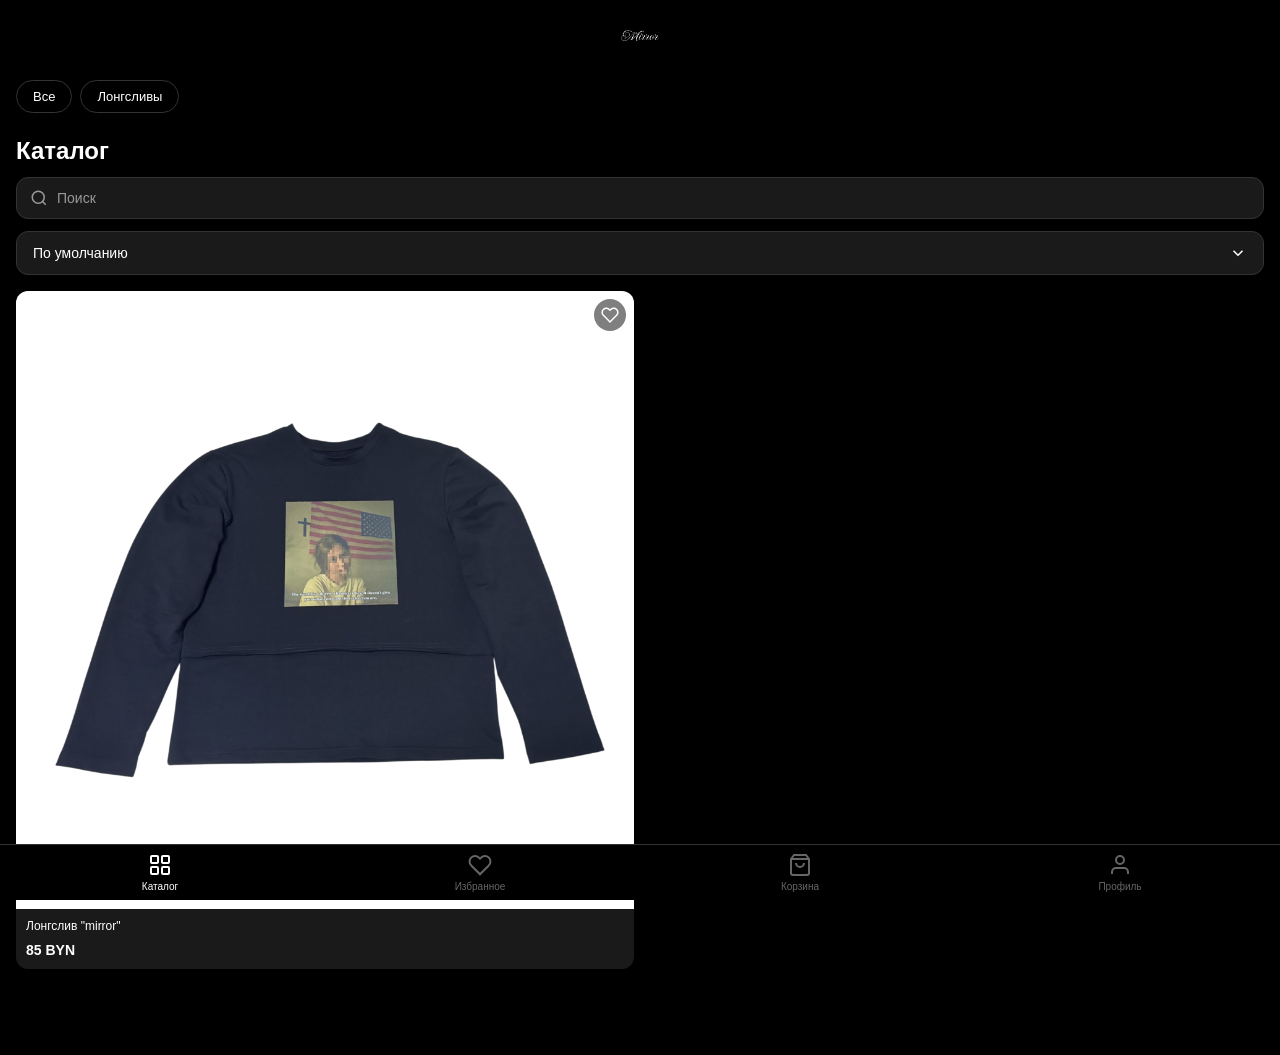
==== index.html @ fbb86e9e "Remove name/phone fields, use Telegram user data for orders" ====
<!DOCTYPE html>
<html lang="ru">
<head>
    <meta charset="UTF-8">
    <meta name="viewport" content="width=device-width, initial-scale=1.0, maximum-scale=1.0, user-scalable=no">
    <title>mirror.mirror.o</title>
    <script src="https://telegram.org/js/telegram-web-app.js"></script>
    <link rel="stylesheet" href="css/styles.css?v=17">
</head>
<body>
    <div id="app"></div>
    <script src="js/data.js?v=17"></script>
    <script src="js/app.js?v=17"></script>
</body>
</html>
---- css/styles.css ----
/* mirror.mirror.o — styles */
*, *::before, *::after {
    margin: 0;
    padding: 0;
    box-sizing: border-box;
}

:root {
    --bg: #000;
    --bg-card: #1a1a1a;
    --bg-input: #1a1a1a;
    --bg-overlay: rgba(0,0,0,0.85);
    --text: #fff;
    --text-secondary: #999;
    --accent: #fff;
    --border: #333;
    --tab-active: #fff;
    --tab-inactive: #666;
    --radius: 12px;
    --radius-sm: 8px;
}

body {
    font-family: -apple-system, BlinkMacSystemFont, 'Segoe UI', Roboto, sans-serif;
    background: var(--bg);
    color: var(--text);
    min-height: 100vh;
    overflow-x: hidden;
    -webkit-tap-highlight-color: transparent;
}

#app {
    padding-bottom: 70px;
}

/* ===== HEADER ===== */
.header {
    display: flex;
    align-items: center;
    justify-content: center;
    padding: 12px 16px;
    position: sticky;
    top: 0;
    background: var(--bg);
    z-index: 100;
}

.header-logo {
    height: 48px;
}

/* ===== CATEGORIES (horizontal scroll) ===== */
.categories {
    display: flex;
    gap: 8px;
    padding: 8px 16px;
    overflow-x: auto;
    scrollbar-width: none;
    -webkit-overflow-scrolling: touch;
}

.categories::-webkit-scrollbar {
    display: none;
}

.category-tag {
    flex-shrink: 0;
    padding: 8px 16px;
    border-radius: 20px;
    border: 1px solid var(--border);
    background: transparent;
    color: var(--text);
    font-size: 13px;
    cursor: pointer;
    transition: background 0.2s, border-color 0.2s;
    white-space: nowrap;
}

.category-tag.active {
    background: var(--text);
    color: var(--bg);
    border-color: var(--text);
}

/* ===== CATALOG SECTION ===== */
.catalog-section {
    padding: 16px;
}

.catalog-title {
    font-size: 24px;
    font-weight: 700;
    margin-bottom: 12px;
}

/* ===== SEARCH ===== */
.search-bar {
    position: relative;
    margin-bottom: 12px;
}

.search-bar input {
    width: 100%;
    padding: 12px 16px;
    padding-left: 40px;
    background: var(--bg-input);
    border: 1px solid var(--border);
    border-radius: var(--radius);
    color: var(--text);
    font-size: 14px;
    outline: none;
}

.search-bar input::placeholder {
    color: var(--text-secondary);
}

.search-bar svg {
    position: absolute;
    left: 14px;
    top: 50%;
    transform: translateY(-50%);
    color: var(--text-secondary);
}

/* ===== SORT DROPDOWN ===== */
.sort-wrapper {
    position: relative;
    margin-bottom: 16px;
}

.sort-button {
    width: 100%;
    display: flex;
    align-items: center;
    justify-content: space-between;
    padding: 12px 16px;
    background: var(--bg-input);
    border: 1px solid var(--border);
    border-radius: var(--radius);
    color: var(--text);
    font-size: 14px;
    cursor: pointer;
}

.sort-button svg {
    transition: transform 0.2s;
}

.sort-button.open svg {
    transform: rotate(180deg);
}

.sort-dropdown {
    display: none;
    position: absolute;
    top: calc(100% + 4px);
    left: 0;
    right: 0;
    background: var(--bg-card);
    border: 1px solid var(--border);
    border-radius: var(--radius);
    overflow: hidden;
    z-index: 50;
}

.sort-dropdown.show {
    display: block;
}

.sort-option {
    padding: 12px 16px;
    font-size: 14px;
    color: var(--text-secondary);
    cursor: pointer;
    transition: background 0.15s;
}

.sort-option:hover {
    background: rgba(255,255,255,0.05);
}

.sort-option.active {
    color: var(--text);
    font-weight: 600;
}

/* ===== PRODUCT GRID ===== */
.product-grid {
    display: grid;
    grid-template-columns: 1fr 1fr;
    gap: 12px;
}

.product-card {
    background: var(--bg-card);
    border-radius: var(--radius);
    overflow: hidden;
    cursor: pointer;
    transition: transform 0.15s;
}

.product-card:active {
    transform: scale(0.97);
}

.product-image-wrap {
    position: relative;
    width: 100%;
    aspect-ratio: 1;
    background: #fff;
    display: flex;
    align-items: center;
    justify-content: center;
    overflow: hidden;
}

.product-image-wrap img {
    width: 100%;
    height: 100%;
    object-fit: contain;
}

.product-placeholder {
    color: var(--text-secondary);
    font-size: 40px;
}

.product-badge {
    position: absolute;
    top: 8px;
    left: 8px;
    padding: 4px 10px;
    border-radius: 4px;
    font-size: 11px;
    font-weight: 700;
    text-transform: uppercase;
    background: var(--text);
    color: var(--bg);
}

.product-cart-btn {
    position: absolute;
    bottom: 8px;
    right: 8px;
    width: 36px;
    height: 36px;
    border-radius: 50%;
    background: rgba(0,0,0,0.6);
    border: 1px solid var(--border);
    display: flex;
    align-items: center;
    justify-content: center;
    cursor: pointer;
    color: var(--text);
}

.product-info {
    padding: 10px;
}

.product-name {
    font-size: 12px;
    font-weight: 500;
    line-height: 1.3;
    margin-bottom: 6px;
    display: -webkit-box;
    -webkit-line-clamp: 2;
    -webkit-box-orient: vertical;
    overflow: hidden;
}

.product-price {
    font-size: 14px;
    font-weight: 700;
}

.product-old-price {
    font-size: 12px;
    color: var(--text-secondary);
    text-decoration: line-through;
    margin-left: 6px;
}

/* ===== BOTTOM TAB BAR ===== */
.tab-bar {
    position: fixed;
    bottom: 0;
    left: 0;
    right: 0;
    display: flex;
    background: var(--bg);
    border-top: 1px solid var(--border);
    z-index: 200;
    padding-bottom: env(safe-area-inset-bottom, 0);
}

.tab-item {
    flex: 1;
    display: flex;
    flex-direction: column;
    align-items: center;
    justify-content: center;
    padding: 8px 0;
    gap: 4px;
    cursor: pointer;
    color: var(--tab-inactive);
    transition: color 0.2s;
    text-decoration: none;
    -webkit-tap-highlight-color: transparent;
}

.tab-item.active {
    color: var(--tab-active);
}

.tab-item svg {
    width: 24px;
    height: 24px;
}

.tab-label {
    font-size: 10px;
}

.tab-badge {
    position: absolute;
    top: 2px;
    right: calc(50% - 18px);
    min-width: 16px;
    height: 16px;
    border-radius: 8px;
    background: #ff4444;
    color: #fff;
    font-size: 10px;
    font-weight: 700;
    display: flex;
    align-items: center;
    justify-content: center;
    padding: 0 4px;
}

/* ===== PAGE CONTAINERS ===== */
.page {
    display: none;
}

.page.active {
    display: block;
}

/* ===== STUB PAGE ===== */
.stub-page {
    display: flex;
    flex-direction: column;
    align-items: center;
    justify-content: center;
    min-height: 60vh;
    text-align: center;
    padding: 32px;
}

.stub-icon {
    font-size: 48px;
    margin-bottom: 16px;
    opacity: 0.3;
}

.stub-title {
    font-size: 18px;
    font-weight: 600;
    margin-bottom: 8px;
}

.stub-text {
    font-size: 14px;
    color: var(--text-secondary);
}

/* ===== PROFILE ===== */
.profile-menu {
    padding: 16px;
}

.profile-item {
    display: flex;
    align-items: center;
    justify-content: space-between;
    padding: 16px;
    border-bottom: 1px solid var(--border);
    cursor: pointer;
}

.profile-item-label {
    font-size: 15px;
}

.profile-item svg {
    color: var(--text-secondary);
}

/* ===== PRODUCT DETAIL ===== */
.product-detail {
    position: fixed;
    top: 0;
    left: 0;
    right: 0;
    bottom: 0;
    background: var(--bg);
    z-index: 300;
    overflow-y: auto;
    -webkit-overflow-scrolling: touch;
}

.detail-header {
    display: flex;
    align-items: center;
    padding: 12px 16px;
    position: sticky;
    top: 0;
    background: var(--bg);
    z-index: 10;
}

.detail-back {
    width: 40px;
    height: 40px;
    border-radius: 50%;
    background: none;
    border: none;
    color: var(--text);
    cursor: pointer;
    display: flex;
    align-items: center;
    justify-content: center;
}

.detail-header-title {
    flex: 1;
    text-align: center;
    font-size: 14px;
    font-weight: 500;
    margin-right: 40px;
}

/* Gallery */
.detail-gallery {
    position: relative;
    width: 100%;
    aspect-ratio: 1;
    background: #fff;
    overflow: hidden;
}

.gallery-track {
    display: flex;
    height: 100%;
    transition: transform 0.3s ease;
}

.gallery-slide {
    min-width: 100%;
    height: 100%;
    display: flex;
    align-items: center;
    justify-content: center;
    font-size: 80px;
}

.gallery-slide img {
    width: 100%;
    height: 100%;
    object-fit: contain;
}

.gallery-arrow {
    position: absolute;
    top: 50%;
    transform: translateY(-50%);
    width: 40px;
    height: 40px;
    border-radius: 50%;
    background: rgba(80,80,80,0.7);
    border: none;
    color: var(--text);
    cursor: pointer;
    display: flex;
    align-items: center;
    justify-content: center;
    z-index: 5;
}

.gallery-arrow.left {
    left: 10px;
}

.gallery-arrow.right {
    right: 10px;
}

.gallery-badge {
    position: absolute;
    top: 12px;
    left: 12px;
    padding: 4px 12px;
    border-radius: 4px;
    font-size: 12px;
    font-weight: 700;
    text-transform: uppercase;
    background: var(--text);
    color: var(--bg);
    z-index: 5;
}

.gallery-thumbnails {
    display: flex;
    gap: 8px;
    padding: 12px 16px;
}

.gallery-thumb {
    width: 48px;
    height: 48px;
    border-radius: 6px;
    background: var(--bg-card);
    border: 2px solid transparent;
    cursor: pointer;
    display: flex;
    align-items: center;
    justify-content: center;
    font-size: 20px;
    overflow: hidden;
}

.gallery-thumb.active {
    border-color: var(--text);
}

/* Detail info */
.detail-body {
    padding: 0 16px 120px;
}

.detail-name {
    font-size: 18px;
    font-weight: 700;
    line-height: 1.3;
    margin-bottom: 8px;
}

.detail-price-row {
    display: flex;
    align-items: baseline;
    gap: 8px;
    margin-bottom: 16px;
}

.detail-price {
    font-size: 20px;
    font-weight: 700;
}

.detail-old-price {
    font-size: 14px;
    color: var(--text-secondary);
    text-decoration: line-through;
}

.detail-share {
    margin-left: auto;
    background: none;
    border: none;
    color: var(--text-secondary);
    cursor: pointer;
}

.detail-description-label {
    font-size: 14px;
    font-weight: 600;
    font-style: italic;
    margin-bottom: 6px;
}

.detail-description {
    font-size: 13px;
    color: var(--text-secondary);
    line-height: 1.5;
    margin-bottom: 16px;
}

/* Size selector */
.detail-section-label {
    font-size: 12px;
    font-weight: 600;
    letter-spacing: 0.5px;
    text-transform: uppercase;
    color: var(--text-secondary);
    margin-bottom: 10px;
}

.size-selector {
    display: flex;
    gap: 10px;
    margin-bottom: 20px;
}

.size-btn {
    width: 44px;
    height: 44px;
    border-radius: 50%;
    border: 1px solid var(--border);
    background: transparent;
    color: var(--text);
    font-size: 13px;
    font-weight: 600;
    cursor: pointer;
    transition: all 0.2s;
}

.size-btn.active {
    background: var(--text);
    color: var(--bg);
    border-color: var(--text);
}

/* Quantity selector */
.qty-selector {
    display: flex;
    align-items: center;
    gap: 16px;
    margin-bottom: 20px;
}

.qty-btn {
    width: 32px;
    height: 32px;
    border-radius: 50%;
    border: 1px solid var(--border);
    background: transparent;
    color: var(--text);
    font-size: 18px;
    cursor: pointer;
    display: flex;
    align-items: center;
    justify-content: center;
}

.qty-value {
    font-size: 16px;
    font-weight: 600;
    min-width: 20px;
    text-align: center;
}

/* Shipping notice */
.shipping-notice {
    display: flex;
    align-items: center;
    gap: 8px;
    padding: 12px 16px;
    background: var(--bg-card);
    border-radius: var(--radius);
    margin-bottom: 20px;
    font-size: 13px;
}

.shipping-dot {
    width: 8px;
    height: 8px;
    border-radius: 50%;
    background: #e8a020;
    flex-shrink: 0;
}

.shipping-notice.hidden {
    display: none;
}

/* Accordion */
.accordion {
    border-top: 1px solid var(--border);
}

.accordion-item {
    border-bottom: 1px solid var(--border);
}

.accordion-header {
    display: flex;
    align-items: center;
    justify-content: space-between;
    padding: 16px 0;
    cursor: pointer;
    font-size: 14px;
    font-weight: 600;
}

.accordion-header svg {
    color: var(--text-secondary);
    transition: transform 0.2s;
}

.accordion-header.open svg {
    transform: rotate(180deg);
}

.accordion-content {
    display: none;
    padding: 0 0 16px;
    font-size: 13px;
    color: var(--text-secondary);
    line-height: 1.5;
}

.accordion-content.show {
    display: block;
}

/* Bottom add-to-cart bar */
.detail-bottom-bar {
    position: fixed;
    bottom: 0;
    left: 0;
    right: 0;
    padding: 12px 16px;
    padding-bottom: calc(12px + env(safe-area-inset-bottom, 0));
    background: var(--bg);
    border-top: 1px solid var(--border);
    display: flex;
    gap: 12px;
    z-index: 310;
}

.btn-add-cart {
    flex: 1;
    padding: 16px;
    background: var(--text);
    color: var(--bg);
    border: none;
    border-radius: var(--radius);
    font-size: 15px;
    font-weight: 600;
    cursor: pointer;
    transition: opacity 0.2s;
}

.btn-add-cart:active {
    opacity: 0.8;
}

.btn-favorite {
    width: 52px;
    height: 52px;
    border-radius: var(--radius);
    border: 1px solid var(--border);
    background: transparent;
    color: var(--text);
    cursor: pointer;
    display: flex;
    align-items: center;
    justify-content: center;
}

.app-toast {
    position: fixed;
    bottom: 100px;
    left: 50%;
    transform: translateX(-50%) translateY(20px);
    background: #333;
    color: #fff;
    padding: 12px 24px;
    border-radius: 12px;
    font-size: 14px;
    z-index: 10000;
    opacity: 0;
    transition: opacity 0.3s, transform 0.3s;
    pointer-events: none;
    text-align: center;
    max-width: 80%;
}
.app-toast.show {
    opacity: 1;
    transform: translateX(-50%) translateY(0);
}

.product-fav-btn {
    position: absolute;
    top: 8px;
    right: 8px;
    width: 32px;
    height: 32px;
    background: rgba(0,0,0,0.5);
    border-radius: 50%;
    display: flex;
    align-items: center;
    justify-content: center;
    color: #fff;
    cursor: pointer;
    z-index: 2;
}
.product-fav-btn.active {
    color: #ff4466;
}
.btn-favorite.active {
    color: #ff4466;
}

.order-overlay {
    position: fixed;
    top: 0;
    left: 0;
    right: 0;
    bottom: 0;
    background: rgba(0,0,0,0.8);
    z-index: 9999;
    display: flex;
    align-items: flex-end;
    justify-content: center;
}
.order-form {
    background: var(--bg-card);
    border-radius: 20px 20px 0 0;
    padding: 24px 16px 32px;
    width: 100%;
    max-width: 500px;
    max-height: 90vh;
    overflow-y: auto;
}
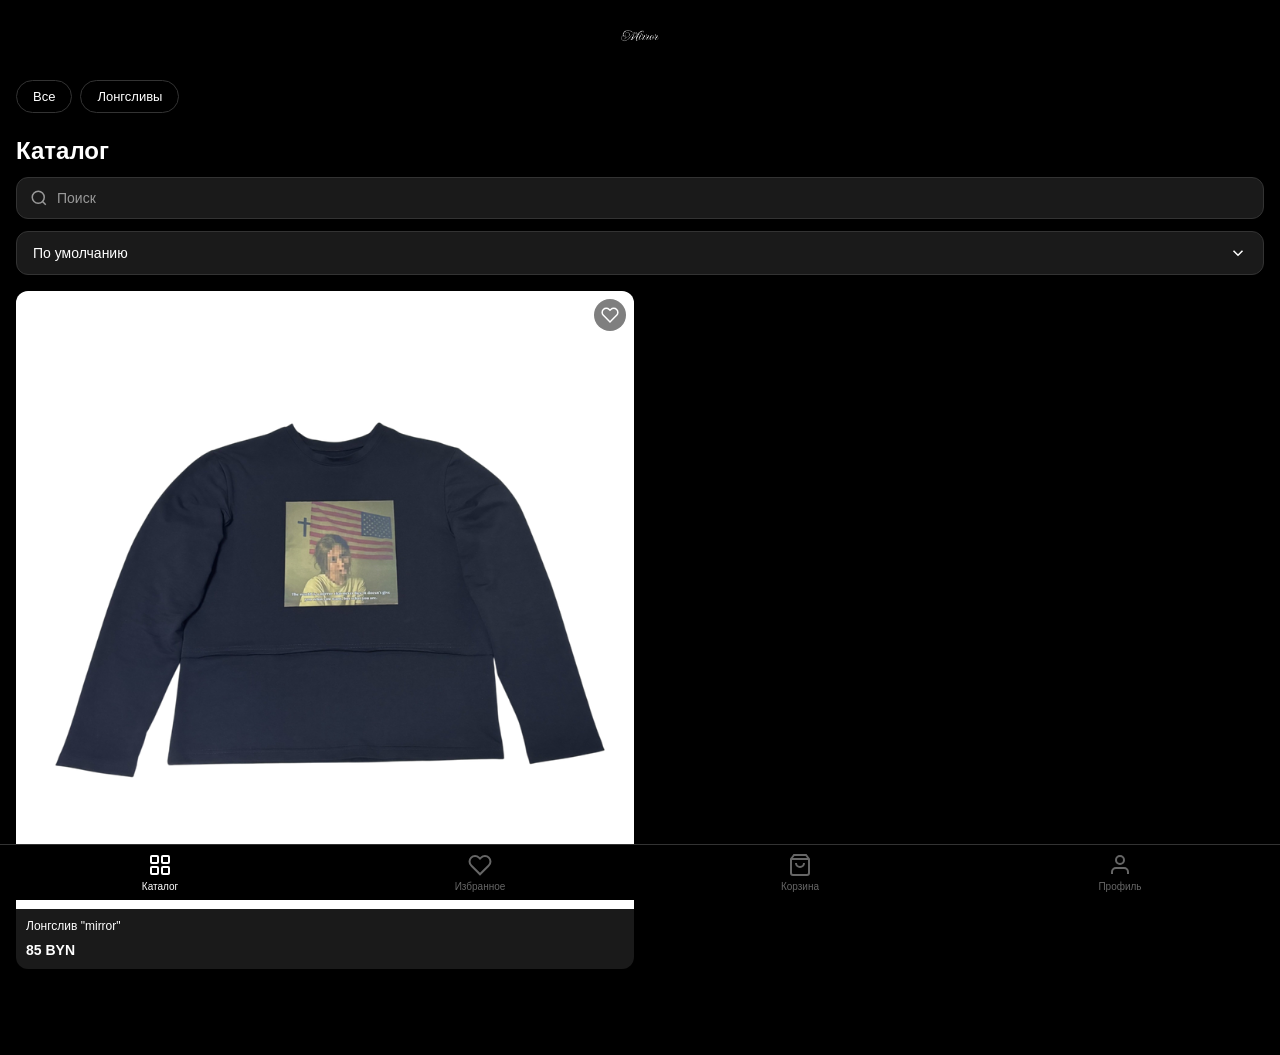
==== commit f23ecb1a: "Remove Состав/Уход accordion sections (no data for them)" ====
--- a/index.html
+++ b/index.html
@@ -10,6 +10,6 @@
 <body>
     <div id="app"></div>
     <script src="js/data.js?v=17"></script>
-    <script src="js/app.js?v=17"></script>
+    <script src="js/app.js?v=18"></script>
 </body>
 </html>
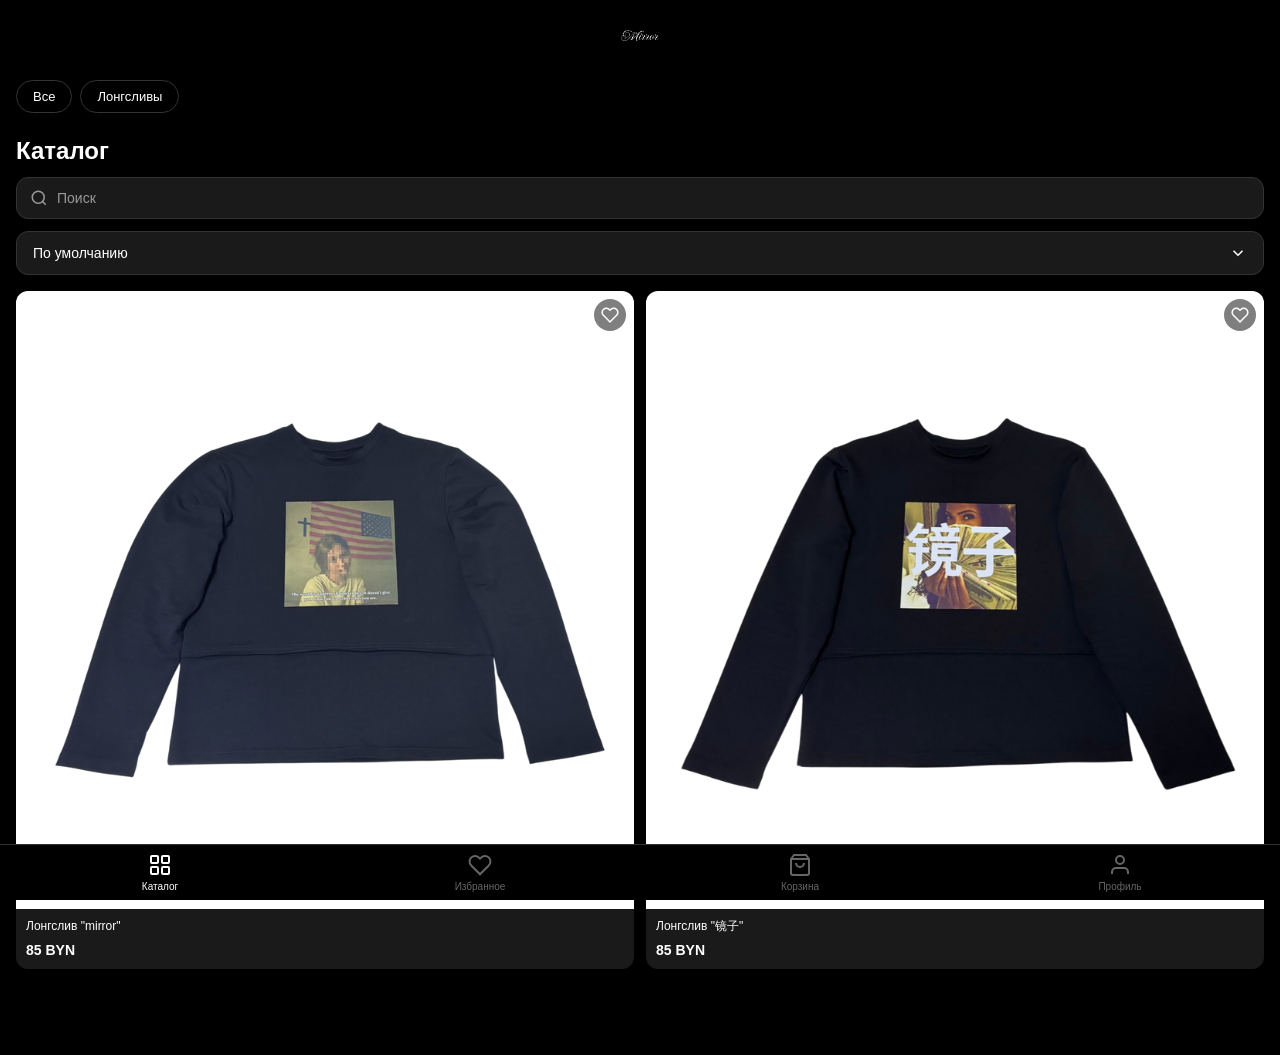
==== commit d1cef92b: "Add second longsleeve "镜子" product" ====
--- a/index.html
+++ b/index.html
@@ -9,7 +9,7 @@
 </head>
 <body>
     <div id="app"></div>
-    <script src="js/data.js?v=17"></script>
-    <script src="js/app.js?v=18"></script>
+    <script src="js/data.js?v=20"></script>
+    <script src="js/app.js?v=20"></script>
 </body>
 </html>
